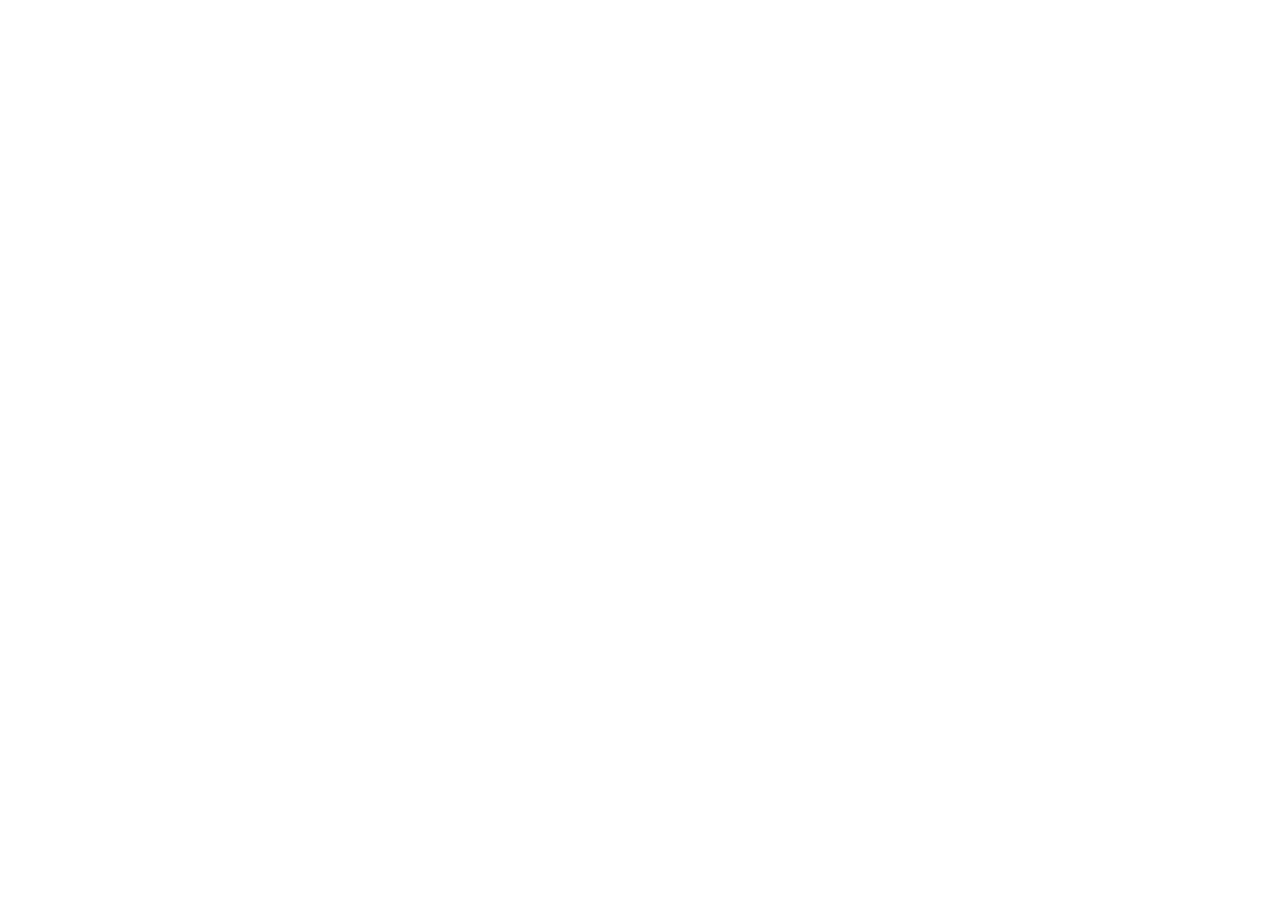
==== Webページ.html @ 2d61aff1 "a" ====
<!DOCTYPE html>
<html>

<head>
    <meta charset="utf-8">
    <meta name="viewport" content="width=device-width, initial-scale=1">
    <title>自然と学問の神社　太宰府天満宮の歴史</title>
</head>

<body>
    <header>
        
    </header>
</body>

</html>
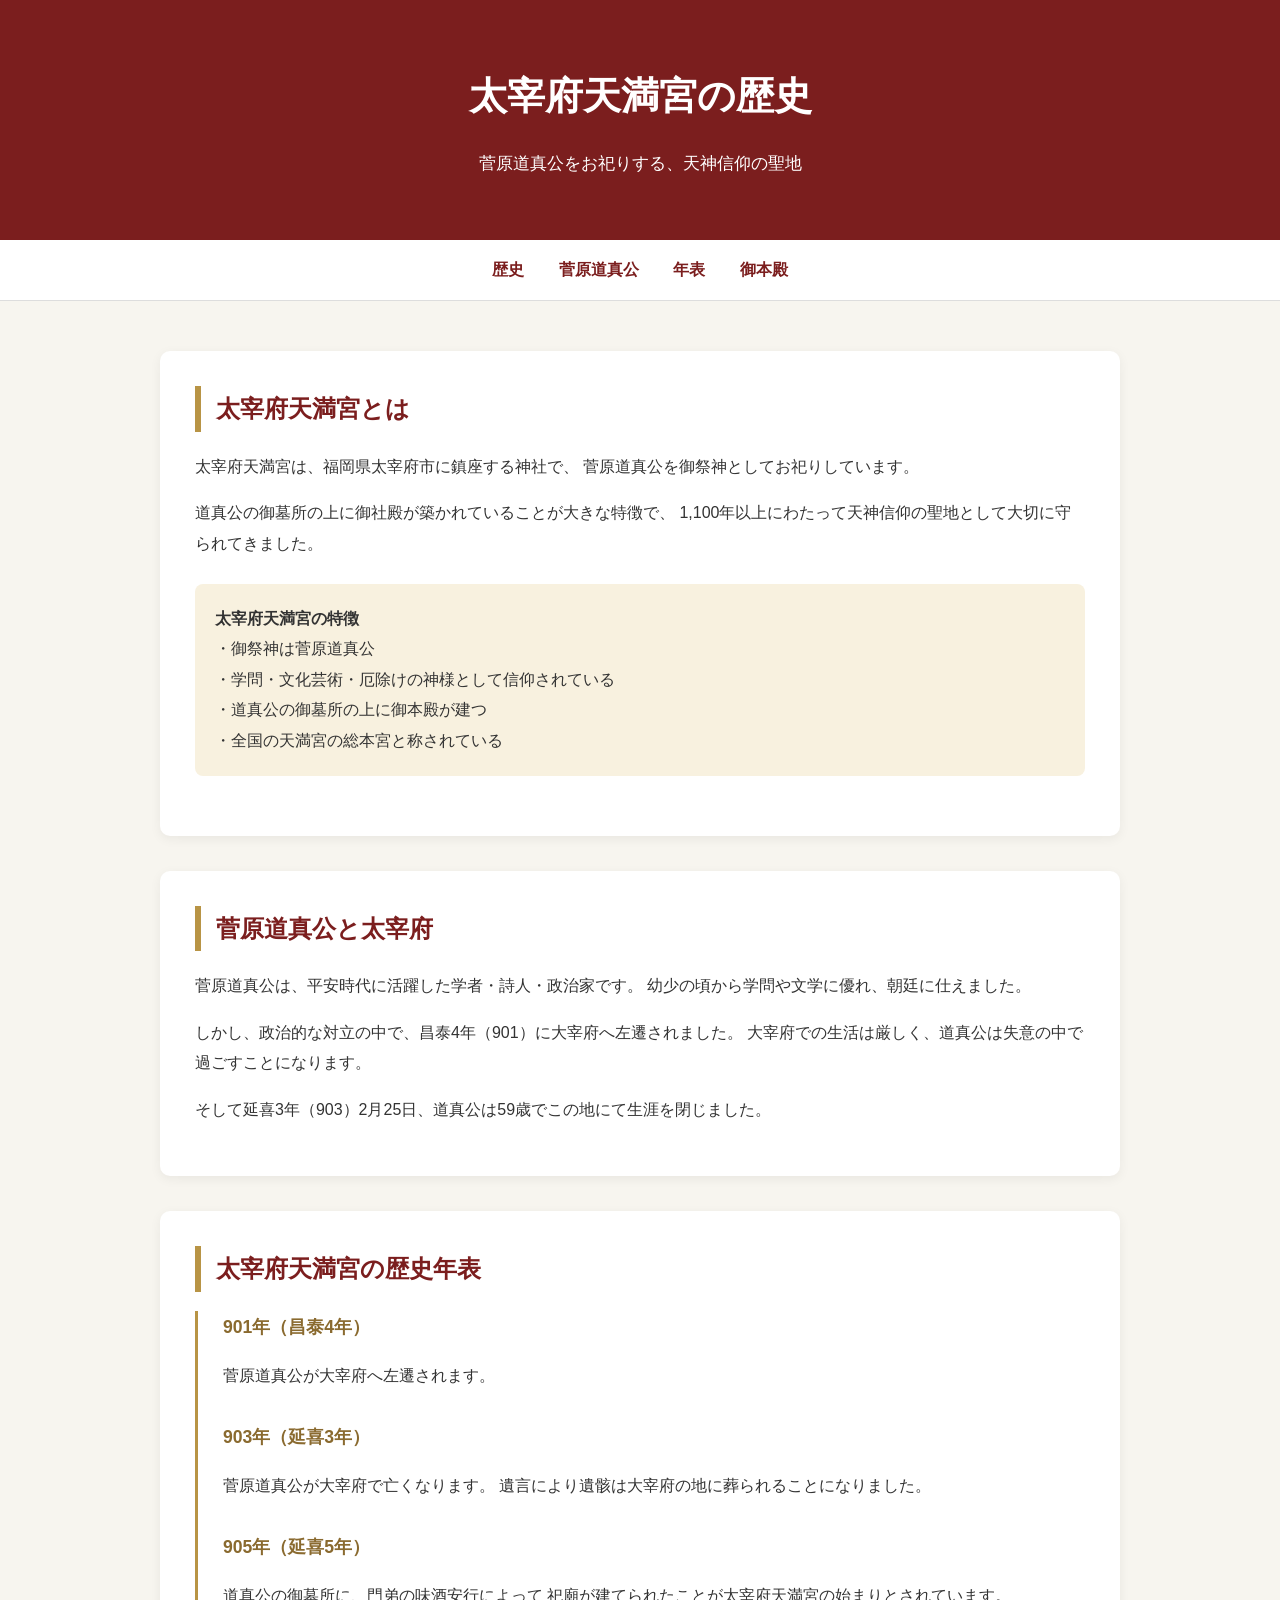
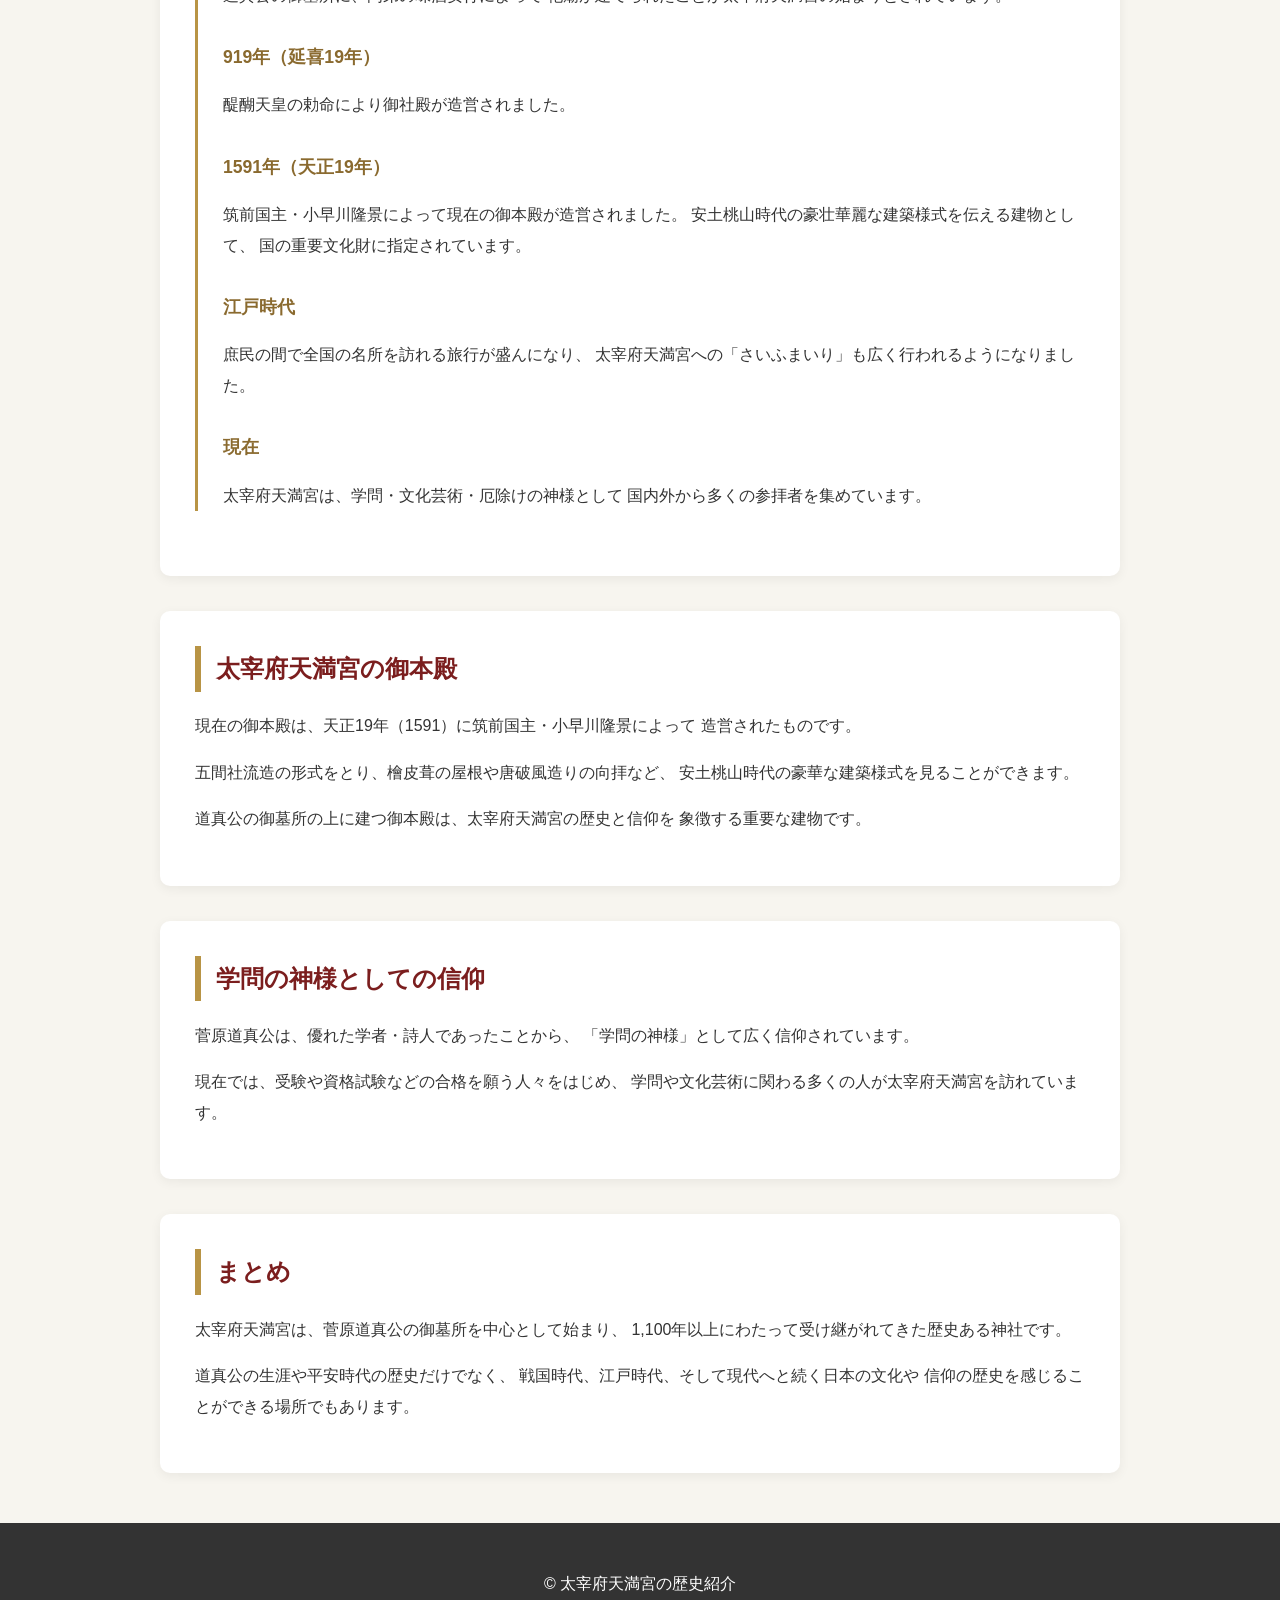
==== commit 5466d463: "s" ====
--- a/Webページ.html
+++ b/Webページ.html
@@ -1,16 +1,312 @@
 <!DOCTYPE html>
-<html>
-
+<html lang="ja">
 <head>
-    <meta charset="utf-8">
-    <meta name="viewport" content="width=device-width, initial-scale=1">
-    <title>自然と学問の神社　太宰府天満宮の歴史</title>
+    <meta charset="UTF-8">
+    <meta name="viewport" content="width=device-width, initial-scale=1.0">
+
+    <title>太宰府天満宮の歴史｜学問の神様・菅原道真公</title>
+
+    <meta name="description"
+          content="太宰府天満宮の歴史を紹介します。菅原道真公の大宰府への左遷から御墓所への埋葬、太宰府天満宮の創建、現在までの歴史をわかりやすく解説します。">
+
+    <style>
+        * {
+            box-sizing: border-box;
+        }
+
+        body {
+            margin: 0;
+            font-family:
+                "Hiragino Kaku Gothic ProN",
+                "Yu Gothic",
+                "Meiryo",
+                sans-serif;
+            line-height: 1.9;
+            color: #333;
+            background: #f7f5ef;
+        }
+
+        header {
+            background: #7b1e1e;
+            color: white;
+            text-align: center;
+            padding: 60px 20px;
+        }
+
+        header h1 {
+            margin: 0 0 15px;
+            font-size: 2.4rem;
+        }
+
+        header p {
+            margin: 0;
+            font-size: 1.05rem;
+        }
+
+        nav {
+            background: #fff;
+            border-bottom: 1px solid #ddd;
+            text-align: center;
+            padding: 15px;
+        }
+
+        nav a {
+            color: #7b1e1e;
+            text-decoration: none;
+            margin: 0 15px;
+            font-weight: bold;
+        }
+
+        main {
+            max-width: 1000px;
+            margin: 50px auto;
+            padding: 0 20px;
+        }
+
+        section {
+            background: white;
+            margin-bottom: 35px;
+            padding: 35px;
+            border-radius: 10px;
+            box-shadow: 0 3px 12px rgba(0,0,0,0.06);
+        }
+
+        h2 {
+            color: #7b1e1e;
+            border-left: 6px solid #b89445;
+            padding-left: 15px;
+            margin-top: 0;
+        }
+
+        h3 {
+            color: #7b1e1e;
+            margin-top: 30px;
+        }
+
+        .timeline {
+            border-left: 3px solid #b89445;
+            padding-left: 25px;
+        }
+
+        .timeline-item {
+            margin-bottom: 30px;
+        }
+
+        .year {
+            color: #8a6a2f;
+            font-weight: bold;
+            font-size: 1.1rem;
+        }
+
+        .highlight {
+            background: #f8f1df;
+            border-radius: 8px;
+            padding: 20px;
+            margin: 25px 0;
+        }
+
+        footer {
+            background: #333;
+            color: white;
+            text-align: center;
+            padding: 30px 20px;
+        }
+
+        @media (max-width: 600px) {
+            header h1 {
+                font-size: 1.8rem;
+            }
+
+            section {
+                padding: 25px 20px;
+            }
+
+            nav a {
+                display: inline-block;
+                margin: 5px 8px;
+            }
+        }
+    </style>
 </head>
 
 <body>
-    <header>
-        
-    </header>
+
+<header>
+    <h1>太宰府天満宮の歴史</h1>
+    <p>菅原道真公をお祀りする、天神信仰の聖地</p>
+</header>
+
+<nav>
+    <a href="#history">歴史</a>
+    <a href="#michizane">菅原道真公</a>
+    <a href="#timeline">年表</a>
+    <a href="#honden">御本殿</a>
+</nav>
+
+<main>
+
+    <section id="history">
+        <h2>太宰府天満宮とは</h2>
+
+        <p>
+            太宰府天満宮は、福岡県太宰府市に鎮座する神社で、
+            菅原道真公を御祭神としてお祀りしています。
+        </p>
+
+        <p>
+            道真公の御墓所の上に御社殿が築かれていることが大きな特徴で、
+            1,100年以上にわたって天神信仰の聖地として大切に守られてきました。
+        </p>
+
+        <div class="highlight">
+            <strong>太宰府天満宮の特徴</strong><br>
+            ・御祭神は菅原道真公<br>
+            ・学問・文化芸術・厄除けの神様として信仰されている<br>
+            ・道真公の御墓所の上に御本殿が建つ<br>
+            ・全国の天満宮の総本宮と称されている
+        </div>
+    </section>
+
+
+    <section id="michizane">
+        <h2>菅原道真公と太宰府</h2>
+
+        <p>
+            菅原道真公は、平安時代に活躍した学者・詩人・政治家です。
+            幼少の頃から学問や文学に優れ、朝廷に仕えました。
+        </p>
+
+        <p>
+            しかし、政治的な対立の中で、昌泰4年（901）に大宰府へ左遷されました。
+            大宰府での生活は厳しく、道真公は失意の中で過ごすことになります。
+        </p>
+
+        <p>
+            そして延喜3年（903）2月25日、道真公は59歳でこの地にて生涯を閉じました。
+        </p>
+    </section>
+
+
+    <section id="timeline">
+        <h2>太宰府天満宮の歴史年表</h2>
+
+        <div class="timeline">
+
+            <div class="timeline-item">
+                <div class="year">901年（昌泰4年）</div>
+                <p>
+                    菅原道真公が大宰府へ左遷されます。
+                </p>
+            </div>
+
+            <div class="timeline-item">
+                <div class="year">903年（延喜3年）</div>
+                <p>
+                    菅原道真公が大宰府で亡くなります。
+                    遺言により遺骸は大宰府の地に葬られることになりました。
+                </p>
+            </div>
+
+            <div class="timeline-item">
+                <div class="year">905年（延喜5年）</div>
+                <p>
+                    道真公の御墓所に、門弟の味酒安行によって
+                    祀廟が建てられたことが太宰府天満宮の始まりとされています。
+                </p>
+            </div>
+
+            <div class="timeline-item">
+                <div class="year">919年（延喜19年）</div>
+                <p>
+                    醍醐天皇の勅命により御社殿が造営されました。
+                </p>
+            </div>
+
+            <div class="timeline-item">
+                <div class="year">1591年（天正19年）</div>
+                <p>
+                    筑前国主・小早川隆景によって現在の御本殿が造営されました。
+                    安土桃山時代の豪壮華麗な建築様式を伝える建物として、
+                    国の重要文化財に指定されています。
+                </p>
+            </div>
+
+            <div class="timeline-item">
+                <div class="year">江戸時代</div>
+                <p>
+                    庶民の間で全国の名所を訪れる旅行が盛んになり、
+                    太宰府天満宮への「さいふまいり」も広く行われるようになりました。
+                </p>
+            </div>
+
+            <div class="timeline-item">
+                <div class="year">現在</div>
+                <p>
+                    太宰府天満宮は、学問・文化芸術・厄除けの神様として
+                    国内外から多くの参拝者を集めています。
+                </p>
+            </div>
+
+        </div>
+    </section>
+
+
+    <section id="honden">
+        <h2>太宰府天満宮の御本殿</h2>
+
+        <p>
+            現在の御本殿は、天正19年（1591）に筑前国主・小早川隆景によって
+            造営されたものです。
+        </p>
+
+        <p>
+            五間社流造の形式をとり、檜皮葺の屋根や唐破風造りの向拝など、
+            安土桃山時代の豪華な建築様式を見ることができます。
+        </p>
+
+        <p>
+            道真公の御墓所の上に建つ御本殿は、太宰府天満宮の歴史と信仰を
+            象徴する重要な建物です。
+        </p>
+    </section>
+
+
+    <section>
+        <h2>学問の神様としての信仰</h2>
+
+        <p>
+            菅原道真公は、優れた学者・詩人であったことから、
+            「学問の神様」として広く信仰されています。
+        </p>
+
+        <p>
+            現在では、受験や資格試験などの合格を願う人々をはじめ、
+            学問や文化芸術に関わる多くの人が太宰府天満宮を訪れています。
+        </p>
+    </section>
+
+
+    <section>
+        <h2>まとめ</h2>
+
+        <p>
+            太宰府天満宮は、菅原道真公の御墓所を中心として始まり、
+            1,100年以上にわたって受け継がれてきた歴史ある神社です。
+        </p>
+
+        <p>
+            道真公の生涯や平安時代の歴史だけでなく、
+            戦国時代、江戸時代、そして現代へと続く日本の文化や
+            信仰の歴史を感じることができる場所でもあります。
+        </p>
+    </section>
+
+</main>
+
+
+<footer>
+    <p>© 太宰府天満宮の歴史紹介</p>
+</footer>
+
 </body>
-
 </html>
